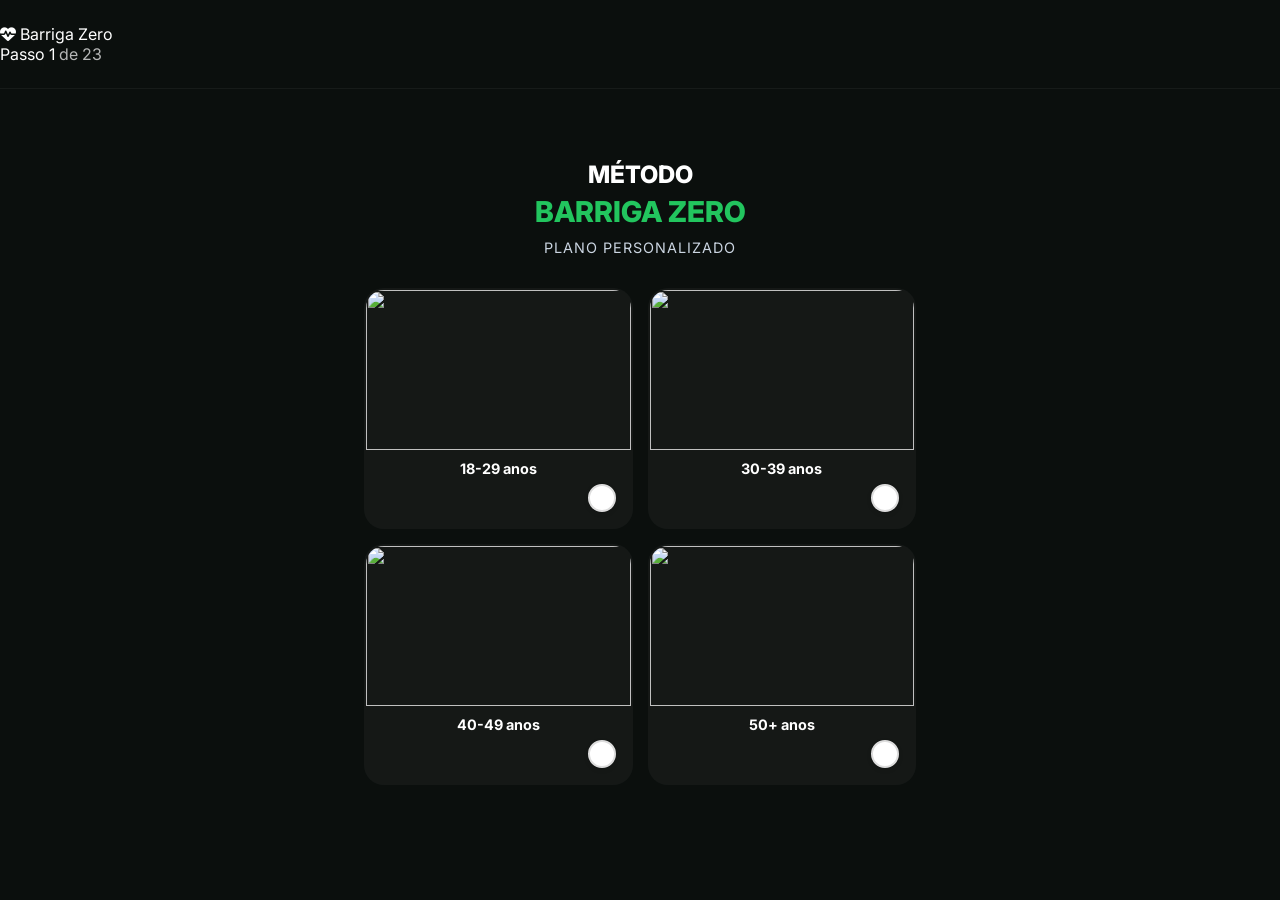
==== index.html @ c32a154c "Primeiro commit" ====
<!DOCTYPE html>
<html lang="pt-br">

<head>
    <meta charset="UTF-8">
    <meta name="viewport" content="width=device-width, initial-scale=1.0">
    <title>Análise de Perfil Corporal | Barriga Zero</title>
    <!-- Google Fonts -->
    <link href="https://fonts.googleapis.com/css2?family=Montserrat:wght@300;400;500;600;700;800&display=swap"
        rel="stylesheet">
    <!-- Font Awesome -->
    <link rel="stylesheet" href="https://cdnjs.cloudflare.com/ajax/libs/font-awesome/6.4.0/css/all.min.css">
    <link rel="stylesheet" href="css/style.css">
</head>

<body>

    <header class="quiz-header">
        <div class="logo-area">
            <i class="fas fa-heartbeat"></i> <span>Barriga Zero</span>
        </div>
        <div class="step-indicator">
            <span id="current-step">Passo 1</span> <span id="total-steps" style="opacity: 0.7;">de 20</span>
        </div>
    </header>

    <div class="progress-container">
        <div class="progress-bar" id="progress-bar" style="width: 5%;"></div>
    </div>

    <main class="quiz-container">
        <div id="quiz-content" class="fade-in">
            <!-- Questions will be injected here by script.js -->
            <div class="loading-spinner">
                <i class="fas fa-circle-notch fa-spin"></i> Carregando...
            </div>
        </div>
    </main>

    <!-- Sales Page Content (Hidden Initially) -->
    <div id="sales-page" class="sales-container" style="display: none;">
        <!-- Hero Section -->
        <header class="hero-result">
            <span class="result-badge">Análise Concluída em <span id="current-date"></span></span>
            <h1 class="headline">Seu Protocolo Metabólico de 3 Fases Está Pronto</h1>
            <p class="subheadline">Baseado nas suas respostas, descobrimos exatamente o que estava travando o seu
                emagrecimento.</p>

            <!-- VSL Placeholder -->
            <div class="vsl-wrapper">
                <i class="fas fa-play-circle" style="font-size: 5rem; color: #fff; cursor: pointer;"></i>
                <!-- Embed Video Here Later -->
            </div>

            <p style="text-align: center; color: #94a3b8; font-size: 0.9rem;">
                <i class="fas fa-volume-up"></i> Verifique se o som está ligado
            </p>
        </header>

        <!-- Dynamic Diagnostic Card -->
        <section class="diagnostic-card" style="margin: 20px;">
            <div class="diagnostic-header">
                <span class="diagnostic-tag">Diagnóstico Personalizado</span>
                <i class="fas fa-fingerprint" style="color: var(--primary);"></i>
            </div>
            <div id="dynamic-profile" style="color: #fff; margin-bottom: 15px; font-size: 1.1rem;">
                Carregando análise...
            </div>
            <div class="diagnostic-grid">
                <div class="diag-item">
                    <strong>Tipo Metabólico</strong>
                    <span id="diag-gender">Feminino</span>
                </div>
                <div class="diag-item">
                    <strong>Zona Alvo</strong>
                    <span id="diag-zone">Corpo Inteiro</span>
                </div>
            </div>
        </section>

        <!-- Offer Section -->
        <section id="offer" class="offer-box">
            <!-- Timer Bar -->
            <div class="timer-bar" id="timer-display"
                style="position: absolute; top: 0; left: 0; width: 100%; border-radius: 20px 20px 0 0;">
                15:00
            </div>
            <br><br>

            <h2 class="section-title">O que você vai receber:</h2>
            <img src="https://barrigazero.lovable.app/lovable-uploads/e8787820-20dc-42ce-95b6-7333ebc10928.png"
                alt="App Interface Mockup" class="bundle-image">

            <ul class="features-list">
                <li class="feature-item"><i class="fas fa-check-circle"></i> <span><strong>Acesso Vitalício</strong> ao
                        App
                        Barriga Zero</span></li>
                <li class="feature-item"><i class="fas fa-check-circle"></i> <span><strong>Cronograma de
                            Treinos</strong>
                        Personalizado</span></li>
                <li class="feature-item"><i class="fas fa-check-circle"></i> <span><strong>Cardápio Alimentar</strong>
                        (Sem
                        passar fome)</span></li>
                <li class="feature-item"><i class="fas fa-check-circle"></i> <span><strong>Bônus:</strong> Comunidade
                        Vip</span></li>
            </ul>

            <!-- Order Bumps Removed for Clean Page -->

            <div class="price-tag">
                <div
                    style="font-size: 1rem; color: #94a3b8; text-decoration: line-through; font-weight: 500; margin-bottom: 5px;">
                    De R$ 197,00</div>
                R$ 27,90
                <span style="display: block; font-size: 0.8rem; color: #22c55e;">pagamento único</span>
            </div>

            <!-- Checkout Link (Wiapy) -->
            <a href="https://pay.wiapy.com/seu-link-aqui" class="btn-cta">
                QUERO COMEÇAR AGORA
                <small><i class="fas fa-lock"></i> Compra Segura e Garantida</small>
            </a>

            <div class="trust-seals">
                <div class="seal-item"><i class="fas fa-shield-alt"></i> Garantia de 7 Dias</div>
                <div class="seal-item"><i class="fas fa-lock"></i> Dados Criptografados</div>
            </div>

            <div style="text-align: center; margin-top: 2rem;">
                <p style="font-size: 0.9rem; color: var(--primary); font-weight: 700;">
                    <i class="fas fa-star"></i> Mais de 17.432 mulheres já transformaram seus corpos
                </p>
            </div>
        </section>

        <!-- Social Proof (Carousel) -->
        <section class="testimonials-section">
            <h2 class="section-title">Quem fez, aprovou:</h2>

            <div class="testimonial-carousel">
                <div class="carousel-track">
                    <!-- Testimonial 1 -->
                    <div class="testimonial-card">
                        <img src="https://randomuser.me/api/portraits/women/44.jpg" alt="Foto de Cliente"
                            class="user-avatar">
                        <div class="user-info">
                            <h4>Fernanda L.</h4>
                            <div class="stars">
                                <i class="fas fa-star"></i><i class="fas fa-star"></i><i class="fas fa-star"></i><i
                                    class="fas fa-star"></i><i class="fas fa-star"></i>
                            </div>
                            <p class="user-quote">"Eu achava que não tinha tempo, mas os treinos de 15min salvaram minha
                                vida. Já perdi 4kg!"</p>
                        </div>
                    </div>
                    <!-- Testimonial 2 -->
                    <div class="testimonial-card">
                        <img src="https://randomuser.me/api/portraits/women/65.jpg" alt="Foto de Cliente"
                            class="user-avatar">
                        <div class="user-info">
                            <h4>Camila R.</h4>
                            <div class="stars">
                                <i class="fas fa-star"></i><i class="fas fa-star"></i><i class="fas fa-star"></i><i
                                    class="fas fa-star"></i><i class="fas fa-star"></i>
                            </div>
                            <p class="user-quote">"O cardápio é muito fácil de seguir. Não passo fome e me sinto muito
                                mais leve."</p>
                        </div>
                    </div>
                    <!-- Testimonial 3 -->
                    <div class="testimonial-card">
                        <img src="https://randomuser.me/api/portraits/women/22.jpg" alt="Foto de Cliente"
                            class="user-avatar">
                        <div class="user-info">
                            <h4>Patrícia S.</h4>
                            <div class="stars">
                                <i class="fas fa-star"></i><i class="fas fa-star"></i><i class="fas fa-star"></i><i
                                    class="fas fa-star"></i><i class="fas fa-star"></i>
                            </div>
                            <p class="user-quote">"Melhor investimento que fiz. O app é lindo e muito simples de usar."
                            </p>
                        </div>
                    </div>
                </div>
            </div>
        </section>

        <footer style="text-align: center; padding: 20px; color: #666; font-size: 0.8rem;">
            <p>&copy; 2026 App Barriga Zero. Todos os direitos reservados.</p>
        </footer>
    </div>

    <script src="js/script.js"></script>
</body>

</html>
---- css/style.css ----
/* === PREMIUM CALISTHENICS THEME === */

@import url('https://fonts.googleapis.com/css2?family=Inter:wght@400;500;600;700;800&family=Montserrat:wght@300;400;500;600;700;800&display=swap');

:root {
    --primary: #22c55e;
    /* Verde Vibrante (App) */
    --primary-light: rgba(34, 197, 94, 0.1);
    /* Verde suave translúcido */
    --accent: #16a34a;
    /* Verde mais escuro */
    --bg-page: #0b0f0d;
    /* Preto Verdoso mais profundo */
    --bg-card: rgba(255, 255, 255, 0.03);
    /* Glassmorphism sutil */
    --text-main: #ffffff;
    /* Branco Puro para máxima legibilidade */
    --text-muted: #94a3b8;
    --border-light: rgba(255, 255, 255, 0.08);
    --shadow-soft: 0 10px 40px rgba(0, 0, 0, 0.5);
    --shadow-hover: 0 15px 35px rgba(34, 197, 94, 0.15);
    --radius-btn: 50px;
    --radius-card: 16px;
    --font-main: 'Inter', sans-serif;
}

* {
    margin: 0;
    padding: 0;
    box-sizing: border-box;
    font-family: var(--font-main);
}

body {
    background-color: var(--bg-page);
    color: var(--text-main);
    min-height: 100vh;
    display: flex;
    flex-direction: column;
}

/* Header */
.quiz-header {
    background: #0b0f0d;
    padding: 1.5rem 0;
    position: sticky;
    top: 0;
    z-index: 100;
    border-bottom: 1px solid rgba(255, 255, 255, 0.05);
}

.header-content {
    max-width: 600px;
    margin: 0 auto;
    padding: 0 1.5rem;
    display: flex;
    justify-content: center;
    align-items: center;
}

.brand-logo {
    font-size: 1.5rem;
    font-weight: 800;
    color: var(--text-main);
    letter-spacing: -1px;
}

.brand-logo span {
    color: var(--primary);
    margin-left: 5px;
}

/* Main Container */
.quiz-container {
    max-width: 600px;
    margin: 0 auto;
    padding: 2rem 1.5rem;
    flex: 1;
    display: flex;
    flex-direction: column;
    justify-content: flex-start;
    /* Ensure top alignment */
    width: 100%;
}

/* Progress Bar */
.progress-container {
    margin-bottom: 2.5rem;
}

.progress-labels {
    display: flex;
    justify-content: space-between;
    font-size: 0.9rem;
    color: var(--text-muted);
    font-weight: 600;
    margin-bottom: 0.8rem;
}

.progress-track {
    height: 8px;
    background: var(--border-light);
    border-radius: 10px;
    overflow: hidden;
}

.progress-fill {
    height: 100%;
    background: linear-gradient(90deg, var(--primary), var(--accent));
    width: 0%;
    transition: width 0.4s cubic-bezier(0.4, 0, 0.2, 1);
    border-radius: 10px;
}

/* Question Section */
.question-title {
    font-size: 1.75rem;
    font-weight: 700;
    text-align: center;
    margin-bottom: 2.5rem;
    line-height: 1.3;
    color: var(--text-main);
}

/* Options Grid */
.options-grid {
    display: flex;
    flex-direction: column;
    gap: 1rem;
}

/* Option Card Style */
.option-card {
    background: var(--bg-card);
    border: 2px solid transparent;
    border-radius: 16px;
    padding: 1.25rem;
    cursor: pointer;
    transition: all 0.25s ease;
    display: flex;
    align-items: center;
    gap: 1rem;
    box-shadow: 0 4px 15px rgba(0, 0, 0, 0.2);
    position: relative;
    overflow: hidden;
    backdrop-filter: blur(10px);
    -webkit-backdrop-filter: blur(10px);
}

/* Option Cards */
.option-card.selected {
    border-color: var(--primary);
    background-color: #ede9fe;
    /* Light violet tint */
    box-shadow: 0 0 0 2px rgba(124, 58, 237, 0.2);
}

.option-card:hover {
    transform: translateY(-2px);
    box-shadow: var(--shadow-hover);
    border-color: var(--primary);
    background-color: #f5f3ff;
}

/* Specific pill style override for text-only options if needed, but generic card works well */
.option-card {
    background: var(--primary-light);
    /* Light Purple pill background by default */
    border: 1px solid transparent;
    border-radius: 12px;
    padding: 1.25rem;
    cursor: pointer;
    transition: all 0.2s ease;
    display: flex;
    align-items: center;
    gap: 1rem;
    box-shadow: 0 2px 8px rgba(0, 0, 0, 0.03);
    position: relative;
    overflow: hidden;
    margin-bottom: 0.5rem;
}

/* Content Layout inside Card */
/* Content Layout inside Card */
.option-image-wrapper {
    width: 48px;
    height: 48px;
    flex-shrink: 0;
    margin-right: 12px;
    display: flex;
    align-items: center;
    justify-content: center;
    background: rgba(255, 255, 255, 0.05);
    border-radius: 50%;
    border: 1px solid rgba(255, 255, 255, 0.1);
}

.option-image {
    width: 65%;
    height: 65%;
    object-fit: contain;
}

/* FontAwesome Icon Styling */
.option-icon {
    font-size: 1.4rem;
    color: var(--primary);
    display: flex;
    align-items: center;
    justify-content: center;
    margin: 0;
}

.option-content {
    flex: 1;
    display: flex;
    justify-content: space-between;
    align-items: center;
    width: 100%;
}

.option-label {
    font-weight: 600;
    color: var(--text-main);
    font-size: 1rem;
}

/* Custom Radio Indicator */
.custom-radio {
    width: 28px;
    height: 28px;
    border: 2px solid #cbd5e1;
    border-radius: 50%;
    transition: all 0.2s;
    flex-shrink: 0;
    margin-left: auto;
    /* Push to right */
    background: white;
}

.option-card.selected .custom-radio {
    border-color: var(--primary);
    background: var(--primary);
    box-shadow: 0 0 0 3px rgba(124, 58, 237, 0.1);
}

/* Remove internal dot scale animation, use simple color fill or icon */
.custom-radio::after {
    content: 'L';
    /* tick icon can be used if font awesome is available, or pure css check */
    content: '';
    display: block;
    width: 100%;
    height: 100%;
    background-image: url("data:image/svg+xml,%3Csvg xmlns='http://www.w3.org/2000/svg' viewBox='0 0 24 24' fill='none' stroke='white' stroke-width='3' stroke-linecap='round' stroke-linejoin='round'%3E%3Cpolyline points='20 6 9 17 4 12'%3E%3C/polyline%3E%3C/svg%3E");
    background-size: 60%;
    background-position: center;
    background-repeat: no-repeat;
    opacity: 0;
    transition: opacity 0.2s;
}

.option-card.selected .custom-radio::after {
    opacity: 1;
    transform: none;
}

/* Hide real inputs */
input[type="radio"] {
    display: none;
}

/* Animations */
@keyframes fadeIn {
    from {
        opacity: 0;
        transform: translateY(10px);
    }

    to {
        opacity: 1;
        transform: translateY(0);
    }
}

.fade-in {
    animation: fadeIn 0.4s ease forwards;
}

/* Result / Loading States */
.loading-state {
    text-align: center;
    padding: 3rem 0;
}

.spinner {
    width: 50px;
    height: 50px;
    border: 4px solid var(--border-light);
    border-top-color: var(--accent);
    border-radius: 50%;
    animation: spin 1s infinite linear;
    margin: 0 auto 1.5rem;
}

@keyframes spin {
    100% {
        transform: rotate(360deg);
    }
}

.hidden {
    display: none !important;
}

/* === CALISTHENICS THEME (Based on Screenshots) === */

:root {
    --primary: #22c55e;
    /* Verde Vibrante */
    --primary-light: rgba(34, 197, 94, 0.1);
    --text-dark: #f8fafc;
    --text-green: #22c55e;
    --bg-card: rgba(255, 255, 255, 0.04);
    --radius-card: 20px;
}

/* Question Title Styling */
.question-header {
    text-align: center;
    margin-bottom: 2rem;
}

.question-title-main {
    font-size: 1.5rem;
    font-weight: 800;
    color: #fff;
    text-transform: uppercase;
    line-height: 1.2;
}

.question-title-highlight {
    color: var(--primary);
    display: block;
    font-size: 1.8rem;
    margin-top: 5px;
}

.question-subtitle {
    font-size: 0.9rem;
    color: #cbd5e1;
    margin-top: 10px;
    font-weight: 400;
    text-transform: uppercase;
    letter-spacing: 1px;
}

/* 2x2 Grid Layout for Age */
.options-grid-2x2 {
    display: grid;
    grid-template-columns: 1fr 1fr;
    gap: 15px;
}

/* Specific Card Style for Age Selection */
.age-card {
    background-color: var(--bg-card);
    border: 2px solid transparent;
    border-radius: var(--radius-card);
    overflow: hidden;
    position: relative;
    cursor: pointer;
    transition: all 0.2s;
    display: flex;
    flex-direction: column;
    padding-bottom: 40px;
    /* Space for text */
}

.age-card.selected {
    border-color: var(--primary);
    box-shadow: 0 0 0 2px rgba(34, 197, 94, 0.2);
}

.age-card-image {
    width: 100%;
    height: 160px;
    object-fit: cover;
    object-position: top;
}

.age-card-label {
    text-align: center;
    font-weight: 700;
    font-size: 0.9rem;
    padding: 10px;
    margin-top: auto;
    color: #fff;
}

/* Age Card Check Indicator */
.radio-indicator {
    position: absolute;
    bottom: 15px;
    right: 15px;
    width: 28px;
    height: 28px;
    border-radius: 50%;
    border: 2px solid #ddd;
    background: white;
    display: flex;
    align-items: center;
    justify-content: center;
    box-shadow: 0 2px 5px rgba(0, 0, 0, 0.1);
    transition: all 0.2s;
}

.age-card.selected .radio-indicator {
    background: var(--primary);
    border-color: var(--primary);
}

.radio-indicator::after {
    content: '✓';
    color: white;
    font-size: 16px;
    font-weight: bold;
    display: none;
}

.age-card.selected .radio-indicator::after {
    display: block;
}

/* Social Proof Page Styles */
.social-proof-container {
    text-align: center;
}

.social-title {
    font-size: 1.8rem;
    font-weight: 800;
    color: var(--primary);
    margin-bottom: 1rem;
    line-height: 1.1;
}

.social-text {
    font-size: 1rem;
    color: #333;
    line-height: 1.5;
    margin-bottom: 1.5rem;
}

.social-card {
    background: white;
    padding: 15px;
    border-radius: 12px;
    box-shadow: 0 4px 20px rgba(0, 0, 0, 0.1);
    margin-bottom: 2rem;
    text-align: left;
}

.btn-continue {
    background: var(--primary);
    color: white;
    width: 100%;
    padding: 16px;
    border-radius: 50px;
    font-weight: 700;
    font-size: 1.1rem;
    border: none;
    cursor: pointer;
    text-transform: uppercase;
    margin-top: 1rem;
}

/* Bottom Hero Image Layout */
.bottom-hero-container {
    margin-top: 2rem;
    display: flex;
    justify-content: center;
}

.bottom-hero-image {
    max-width: 100%;
    max-height: 300px;
    object-fit: contain;
    mask-image: linear-gradient(to bottom, black 80%, transparent 100%);
    -webkit-mask-image: linear-gradient(to bottom, black 80%, transparent 100%);
}

/* Purple Option Card (Motivation) */
.option-card-purple {
    background: #bd24d4;
    /* Vivid Purple */
    color: white;
    border-radius: 16px;
    padding: 1.25rem;
    /* Increased padding */
    display: flex;
    align-items: center;
    gap: 1.5rem;
    cursor: pointer;
    transition: transform 0.2s, background 0.2s;
    box-shadow: 0 4px 15px rgba(189, 36, 212, 0.3);
    border: none;
    font-weight: 600;
}

.option-card-purple:hover {
    background: #a21eb6;
    transform: translateY(-2px);
}

.purple-icon {
    font-size: 1.5rem;
    opacity: 0.9;
    width: 32px;
    text-align: center;
}

/* Before/After Interstitial */
.before-after-container {
    display: flex;
    gap: 10px;
    margin: 2rem 0;
    justify-content: center;
}

.before-after-wrapper {
    flex: 1;
    border-radius: 16px;
    overflow: hidden;
    height: 300px;
    /* Fixed height for consistency */
    position: relative;
    background: #eee;
}

.before-after-wrapper img {
    width: 100%;
    height: 100%;
    object-fit: cover;
}

/* Botão Voltar */
.btn-back {
    background: transparent;
    border: 1px solid var(--border-light);
    color: var(--text-muted);
    padding: 8px 20px;
    border-radius: 50px;
    font-weight: 600;
    cursor: pointer;
    margin-bottom: 20px;
    display: inline-flex;
    align-items: center;
    gap: 8px;
    transition: all 0.2s;
}

.btn-back:hover {
    color: var(--text-main);
    border-color: var(--primary);
}

/* Ajustes Quiz Dark */
.question-title {
    color: #fff;
}

.option-card {
    background: rgba(255, 255, 255, 0.05);
    border: 1px solid rgba(255, 255, 255, 0.1);
}

.option-card:hover {
    background: rgba(34, 197, 94, 0.1);
    border-color: var(--primary);
}

.option-label {
    color: #ffffff;
    font-weight: 500;
}

.custom-radio {
    background: rgba(255, 255, 255, 0.05);
    border: 2px solid rgba(255, 255, 255, 0.2);
}

.option-card img {
    border-radius: 12px;
}

.body-type-icon {
    filter: brightness(0) invert(1) sepia(1) saturate(5) hue-rotate(90deg);
}

/* Estilo para as barras de carregamento sequenciais */
#status-steps p {
    font-weight: 500;
}
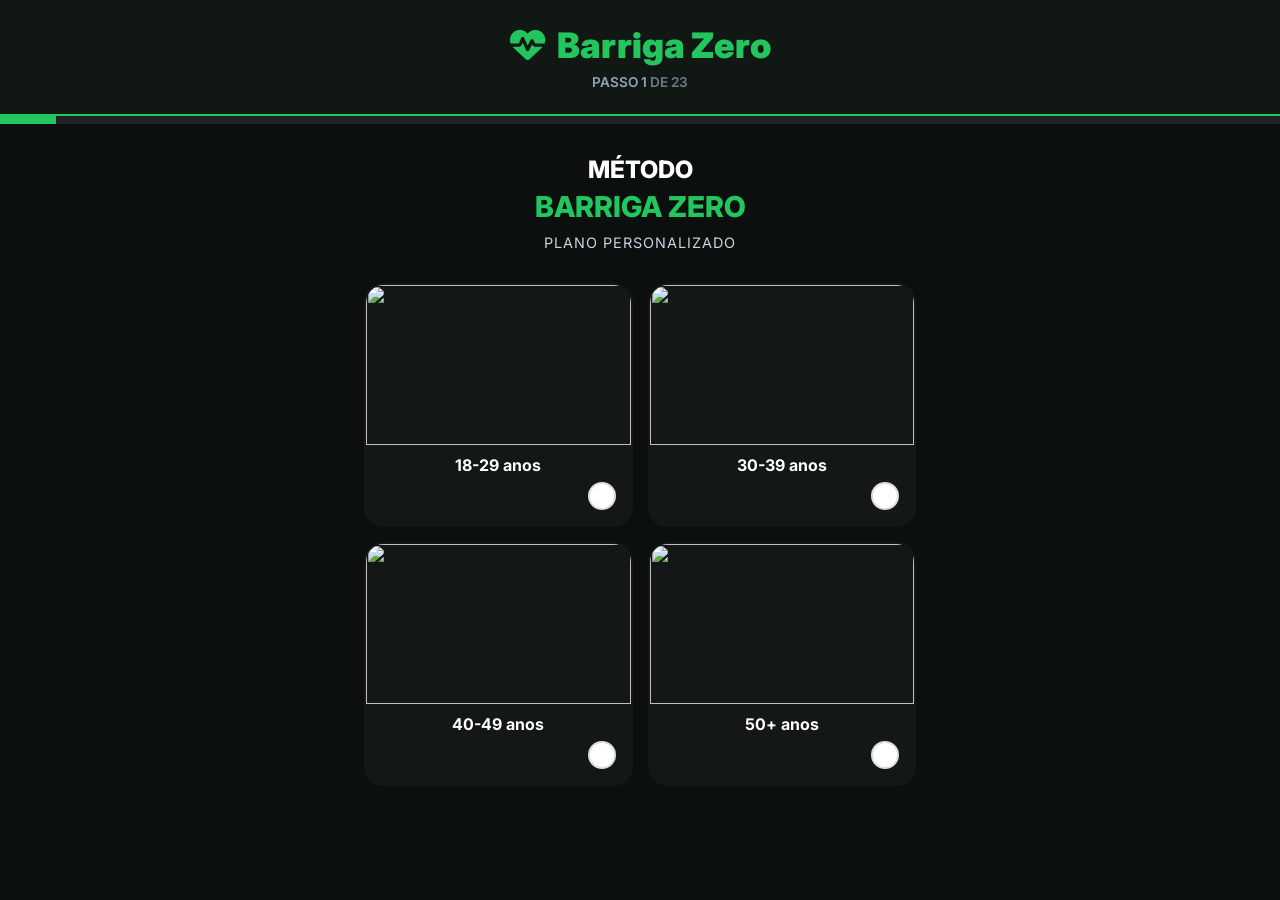
==== commit 5d46c2d4: "Add files via upload" ====
--- a/index.html
+++ b/index.html
@@ -1,196 +1,65 @@
-<!DOCTYPE html>
-<html lang="pt-br">
-
-<head>
-    <meta charset="UTF-8">
-    <meta name="viewport" content="width=device-width, initial-scale=1.0">
-    <title>Análise de Perfil Corporal | Barriga Zero</title>
-    <!-- Google Fonts -->
-    <link href="https://fonts.googleapis.com/css2?family=Montserrat:wght@300;400;500;600;700;800&display=swap"
-        rel="stylesheet">
-    <!-- Font Awesome -->
-    <link rel="stylesheet" href="https://cdnjs.cloudflare.com/ajax/libs/font-awesome/6.4.0/css/all.min.css">
-    <link rel="stylesheet" href="css/style.css">
-</head>
-
-<body>
-
-    <header class="quiz-header">
-        <div class="logo-area">
-            <i class="fas fa-heartbeat"></i> <span>Barriga Zero</span>
-        </div>
-        <div class="step-indicator">
-            <span id="current-step">Passo 1</span> <span id="total-steps" style="opacity: 0.7;">de 20</span>
-        </div>
-    </header>
-
-    <div class="progress-container">
-        <div class="progress-bar" id="progress-bar" style="width: 5%;"></div>
-    </div>
-
-    <main class="quiz-container">
-        <div id="quiz-content" class="fade-in">
-            <!-- Questions will be injected here by script.js -->
-            <div class="loading-spinner">
-                <i class="fas fa-circle-notch fa-spin"></i> Carregando...
-            </div>
-        </div>
-    </main>
-
-    <!-- Sales Page Content (Hidden Initially) -->
-    <div id="sales-page" class="sales-container" style="display: none;">
-        <!-- Hero Section -->
-        <header class="hero-result">
-            <span class="result-badge">Análise Concluída em <span id="current-date"></span></span>
-            <h1 class="headline">Seu Protocolo Metabólico de 3 Fases Está Pronto</h1>
-            <p class="subheadline">Baseado nas suas respostas, descobrimos exatamente o que estava travando o seu
-                emagrecimento.</p>
-
-            <!-- VSL Placeholder -->
-            <div class="vsl-wrapper">
-                <i class="fas fa-play-circle" style="font-size: 5rem; color: #fff; cursor: pointer;"></i>
-                <!-- Embed Video Here Later -->
-            </div>
-
-            <p style="text-align: center; color: #94a3b8; font-size: 0.9rem;">
-                <i class="fas fa-volume-up"></i> Verifique se o som está ligado
-            </p>
-        </header>
-
-        <!-- Dynamic Diagnostic Card -->
-        <section class="diagnostic-card" style="margin: 20px;">
-            <div class="diagnostic-header">
-                <span class="diagnostic-tag">Diagnóstico Personalizado</span>
-                <i class="fas fa-fingerprint" style="color: var(--primary);"></i>
-            </div>
-            <div id="dynamic-profile" style="color: #fff; margin-bottom: 15px; font-size: 1.1rem;">
-                Carregando análise...
-            </div>
-            <div class="diagnostic-grid">
-                <div class="diag-item">
-                    <strong>Tipo Metabólico</strong>
-                    <span id="diag-gender">Feminino</span>
-                </div>
-                <div class="diag-item">
-                    <strong>Zona Alvo</strong>
-                    <span id="diag-zone">Corpo Inteiro</span>
-                </div>
-            </div>
-        </section>
-
-        <!-- Offer Section -->
-        <section id="offer" class="offer-box">
-            <!-- Timer Bar -->
-            <div class="timer-bar" id="timer-display"
-                style="position: absolute; top: 0; left: 0; width: 100%; border-radius: 20px 20px 0 0;">
-                15:00
-            </div>
-            <br><br>
-
-            <h2 class="section-title">O que você vai receber:</h2>
-            <img src="https://barrigazero.lovable.app/lovable-uploads/e8787820-20dc-42ce-95b6-7333ebc10928.png"
-                alt="App Interface Mockup" class="bundle-image">
-
-            <ul class="features-list">
-                <li class="feature-item"><i class="fas fa-check-circle"></i> <span><strong>Acesso Vitalício</strong> ao
-                        App
-                        Barriga Zero</span></li>
-                <li class="feature-item"><i class="fas fa-check-circle"></i> <span><strong>Cronograma de
-                            Treinos</strong>
-                        Personalizado</span></li>
-                <li class="feature-item"><i class="fas fa-check-circle"></i> <span><strong>Cardápio Alimentar</strong>
-                        (Sem
-                        passar fome)</span></li>
-                <li class="feature-item"><i class="fas fa-check-circle"></i> <span><strong>Bônus:</strong> Comunidade
-                        Vip</span></li>
-            </ul>
-
-            <!-- Order Bumps Removed for Clean Page -->
-
-            <div class="price-tag">
-                <div
-                    style="font-size: 1rem; color: #94a3b8; text-decoration: line-through; font-weight: 500; margin-bottom: 5px;">
-                    De R$ 197,00</div>
-                R$ 27,90
-                <span style="display: block; font-size: 0.8rem; color: #22c55e;">pagamento único</span>
-            </div>
-
-            <!-- Checkout Link (Wiapy) -->
-            <a href="https://pay.wiapy.com/seu-link-aqui" class="btn-cta">
-                QUERO COMEÇAR AGORA
-                <small><i class="fas fa-lock"></i> Compra Segura e Garantida</small>
-            </a>
-
-            <div class="trust-seals">
-                <div class="seal-item"><i class="fas fa-shield-alt"></i> Garantia de 7 Dias</div>
-                <div class="seal-item"><i class="fas fa-lock"></i> Dados Criptografados</div>
-            </div>
-
-            <div style="text-align: center; margin-top: 2rem;">
-                <p style="font-size: 0.9rem; color: var(--primary); font-weight: 700;">
-                    <i class="fas fa-star"></i> Mais de 17.432 mulheres já transformaram seus corpos
-                </p>
-            </div>
-        </section>
-
-        <!-- Social Proof (Carousel) -->
-        <section class="testimonials-section">
-            <h2 class="section-title">Quem fez, aprovou:</h2>
-
-            <div class="testimonial-carousel">
-                <div class="carousel-track">
-                    <!-- Testimonial 1 -->
-                    <div class="testimonial-card">
-                        <img src="https://randomuser.me/api/portraits/women/44.jpg" alt="Foto de Cliente"
-                            class="user-avatar">
-                        <div class="user-info">
-                            <h4>Fernanda L.</h4>
-                            <div class="stars">
-                                <i class="fas fa-star"></i><i class="fas fa-star"></i><i class="fas fa-star"></i><i
-                                    class="fas fa-star"></i><i class="fas fa-star"></i>
-                            </div>
-                            <p class="user-quote">"Eu achava que não tinha tempo, mas os treinos de 15min salvaram minha
-                                vida. Já perdi 4kg!"</p>
-                        </div>
-                    </div>
-                    <!-- Testimonial 2 -->
-                    <div class="testimonial-card">
-                        <img src="https://randomuser.me/api/portraits/women/65.jpg" alt="Foto de Cliente"
-                            class="user-avatar">
-                        <div class="user-info">
-                            <h4>Camila R.</h4>
-                            <div class="stars">
-                                <i class="fas fa-star"></i><i class="fas fa-star"></i><i class="fas fa-star"></i><i
-                                    class="fas fa-star"></i><i class="fas fa-star"></i>
-                            </div>
-                            <p class="user-quote">"O cardápio é muito fácil de seguir. Não passo fome e me sinto muito
-                                mais leve."</p>
-                        </div>
-                    </div>
-                    <!-- Testimonial 3 -->
-                    <div class="testimonial-card">
-                        <img src="https://randomuser.me/api/portraits/women/22.jpg" alt="Foto de Cliente"
-                            class="user-avatar">
-                        <div class="user-info">
-                            <h4>Patrícia S.</h4>
-                            <div class="stars">
-                                <i class="fas fa-star"></i><i class="fas fa-star"></i><i class="fas fa-star"></i><i
-                                    class="fas fa-star"></i><i class="fas fa-star"></i>
-                            </div>
-                            <p class="user-quote">"Melhor investimento que fiz. O app é lindo e muito simples de usar."
-                            </p>
-                        </div>
-                    </div>
-                </div>
-            </div>
-        </section>
-
-        <footer style="text-align: center; padding: 20px; color: #666; font-size: 0.8rem;">
-            <p>&copy; 2026 App Barriga Zero. Todos os direitos reservados.</p>
-        </footer>
-    </div>
-
-    <script src="js/script.js"></script>
-</body>
-
+<!DOCTYPE html>
+<html lang="pt-br">
+
+<head>
+    <meta charset="UTF-8">
+    <meta name="viewport" content="width=device-width, initial-scale=1.0">
+    <title>Análise de Perfil Corporal | Barriga Zero</title>
+    <!-- Google Fonts -->
+    <link href="https://fonts.googleapis.com/css2?family=Montserrat:wght@300;400;500;600;700;800&display=swap"
+        rel="stylesheet">
+    <!-- Font Awesome -->
+    <link rel="stylesheet" href="https://cdnjs.cloudflare.com/ajax/libs/font-awesome/6.4.0/css/all.min.css">
+    <link rel="stylesheet" href="css/style.css">
+    <!-- Meta Pixel Code -->
+    <script>
+        !function (f, b, e, v, n, t, s) {
+            if (f.fbq) return; n = f.fbq = function () {
+                n.callMethod ?
+                    n.callMethod.apply(n, arguments) : n.queue.push(arguments)
+            };
+            if (!f._fbq) f._fbq = n; n.push = n; n.loaded = !0; n.version = '2.0';
+            n.queue = []; t = b.createElement(e); t.async = !0;
+            t.src = v; s = b.getElementsByTagName(e)[0];
+            s.parentNode.insertBefore(t, s)
+        }(window, document, 'script',
+            'https://connect.facebook.net/en_US/fbevents.js');
+        fbq('init', '794708607004793');
+        fbq('track', 'PageView');
+    </script>
+    <noscript><img height="1" width="1" style="display:none"
+            src="https://www.facebook.com/tr?id=794708607004793&ev=PageView&noscript=1" /></noscript>
+    <!-- End Meta Pixel Code -->
+    <!-- UTMify -->
+    <script src="https://cdn.utmify.com.br/scripts/utms/latest.js" data-utmify-prevent-xcod-sck
+        data-utmify-prevent-subids async defer></script>
+</head>
+
+<body>
+
+    <header class="quiz-header">
+        <div class="logo-area">
+            <i class="fas fa-heartbeat"></i> <span>Barriga Zero</span>
+        </div>
+        <div class="step-indicator">
+            <span id="current-step">Passo 1</span> <span id="total-steps" style="opacity: 0.7;">de 23</span>
+        </div>
+    </header>
+
+    <div class="progress-container">
+        <div class="progress-bar" id="progress-bar" style="width: 5%;"></div>
+    </div>
+
+    <main class="quiz-container">
+        <div id="quiz-content" class="fade-in">
+            <!-- Questions will be injected here by script.js -->
+            <div class="loading-spinner">
+                <i class="fas fa-circle-notch fa-spin"></i> Carregando...
+            </div>
+        </div>
+    </main>
+
+    <script src="js/script.js"></script>
+</body>
+
 </html>
--- a/css/style.css
+++ b/css/style.css
@@ -1,604 +1,699 @@
-/* === PREMIUM CALISTHENICS THEME === */
-
-@import url('https://fonts.googleapis.com/css2?family=Inter:wght@400;500;600;700;800&family=Montserrat:wght@300;400;500;600;700;800&display=swap');
-
-:root {
-    --primary: #22c55e;
-    /* Verde Vibrante (App) */
-    --primary-light: rgba(34, 197, 94, 0.1);
-    /* Verde suave translúcido */
-    --accent: #16a34a;
-    /* Verde mais escuro */
-    --bg-page: #0b0f0d;
-    /* Preto Verdoso mais profundo */
-    --bg-card: rgba(255, 255, 255, 0.03);
-    /* Glassmorphism sutil */
-    --text-main: #ffffff;
-    /* Branco Puro para máxima legibilidade */
-    --text-muted: #94a3b8;
-    --border-light: rgba(255, 255, 255, 0.08);
-    --shadow-soft: 0 10px 40px rgba(0, 0, 0, 0.5);
-    --shadow-hover: 0 15px 35px rgba(34, 197, 94, 0.15);
-    --radius-btn: 50px;
-    --radius-card: 16px;
-    --font-main: 'Inter', sans-serif;
-}
-
-* {
-    margin: 0;
-    padding: 0;
-    box-sizing: border-box;
-    font-family: var(--font-main);
-}
-
-body {
-    background-color: var(--bg-page);
-    color: var(--text-main);
-    min-height: 100vh;
-    display: flex;
-    flex-direction: column;
-}
-
-/* Header */
-.quiz-header {
-    background: #0b0f0d;
-    padding: 1.5rem 0;
-    position: sticky;
-    top: 0;
-    z-index: 100;
-    border-bottom: 1px solid rgba(255, 255, 255, 0.05);
-}
-
-.header-content {
-    max-width: 600px;
-    margin: 0 auto;
-    padding: 0 1.5rem;
-    display: flex;
-    justify-content: center;
-    align-items: center;
-}
-
-.brand-logo {
-    font-size: 1.5rem;
-    font-weight: 800;
-    color: var(--text-main);
-    letter-spacing: -1px;
-}
-
-.brand-logo span {
-    color: var(--primary);
-    margin-left: 5px;
-}
-
-/* Main Container */
-.quiz-container {
-    max-width: 600px;
-    margin: 0 auto;
-    padding: 2rem 1.5rem;
-    flex: 1;
-    display: flex;
-    flex-direction: column;
-    justify-content: flex-start;
-    /* Ensure top alignment */
-    width: 100%;
-}
-
-/* Progress Bar */
-.progress-container {
-    margin-bottom: 2.5rem;
-}
-
-.progress-labels {
-    display: flex;
-    justify-content: space-between;
-    font-size: 0.9rem;
-    color: var(--text-muted);
-    font-weight: 600;
-    margin-bottom: 0.8rem;
-}
-
-.progress-track {
-    height: 8px;
-    background: var(--border-light);
-    border-radius: 10px;
-    overflow: hidden;
-}
-
-.progress-fill {
-    height: 100%;
-    background: linear-gradient(90deg, var(--primary), var(--accent));
-    width: 0%;
-    transition: width 0.4s cubic-bezier(0.4, 0, 0.2, 1);
-    border-radius: 10px;
-}
-
-/* Question Section */
-.question-title {
-    font-size: 1.75rem;
-    font-weight: 700;
-    text-align: center;
-    margin-bottom: 2.5rem;
-    line-height: 1.3;
-    color: var(--text-main);
-}
-
-/* Options Grid */
-.options-grid {
-    display: flex;
-    flex-direction: column;
-    gap: 1rem;
-}
-
-/* Option Card Style */
-.option-card {
-    background: var(--bg-card);
-    border: 2px solid transparent;
-    border-radius: 16px;
-    padding: 1.25rem;
-    cursor: pointer;
-    transition: all 0.25s ease;
-    display: flex;
-    align-items: center;
-    gap: 1rem;
-    box-shadow: 0 4px 15px rgba(0, 0, 0, 0.2);
-    position: relative;
-    overflow: hidden;
-    backdrop-filter: blur(10px);
-    -webkit-backdrop-filter: blur(10px);
-}
-
-/* Option Cards */
-.option-card.selected {
-    border-color: var(--primary);
-    background-color: #ede9fe;
-    /* Light violet tint */
-    box-shadow: 0 0 0 2px rgba(124, 58, 237, 0.2);
-}
-
-.option-card:hover {
-    transform: translateY(-2px);
-    box-shadow: var(--shadow-hover);
-    border-color: var(--primary);
-    background-color: #f5f3ff;
-}
-
-/* Specific pill style override for text-only options if needed, but generic card works well */
-.option-card {
-    background: var(--primary-light);
-    /* Light Purple pill background by default */
-    border: 1px solid transparent;
-    border-radius: 12px;
-    padding: 1.25rem;
-    cursor: pointer;
-    transition: all 0.2s ease;
-    display: flex;
-    align-items: center;
-    gap: 1rem;
-    box-shadow: 0 2px 8px rgba(0, 0, 0, 0.03);
-    position: relative;
-    overflow: hidden;
-    margin-bottom: 0.5rem;
-}
-
-/* Content Layout inside Card */
-/* Content Layout inside Card */
-.option-image-wrapper {
-    width: 48px;
-    height: 48px;
-    flex-shrink: 0;
-    margin-right: 12px;
-    display: flex;
-    align-items: center;
-    justify-content: center;
-    background: rgba(255, 255, 255, 0.05);
-    border-radius: 50%;
-    border: 1px solid rgba(255, 255, 255, 0.1);
-}
-
-.option-image {
-    width: 65%;
-    height: 65%;
-    object-fit: contain;
-}
-
-/* FontAwesome Icon Styling */
-.option-icon {
-    font-size: 1.4rem;
-    color: var(--primary);
-    display: flex;
-    align-items: center;
-    justify-content: center;
-    margin: 0;
-}
-
-.option-content {
-    flex: 1;
-    display: flex;
-    justify-content: space-between;
-    align-items: center;
-    width: 100%;
-}
-
-.option-label {
-    font-weight: 600;
-    color: var(--text-main);
-    font-size: 1rem;
-}
-
-/* Custom Radio Indicator */
-.custom-radio {
-    width: 28px;
-    height: 28px;
-    border: 2px solid #cbd5e1;
-    border-radius: 50%;
-    transition: all 0.2s;
-    flex-shrink: 0;
-    margin-left: auto;
-    /* Push to right */
-    background: white;
-}
-
-.option-card.selected .custom-radio {
-    border-color: var(--primary);
-    background: var(--primary);
-    box-shadow: 0 0 0 3px rgba(124, 58, 237, 0.1);
-}
-
-/* Remove internal dot scale animation, use simple color fill or icon */
-.custom-radio::after {
-    content: 'L';
-    /* tick icon can be used if font awesome is available, or pure css check */
-    content: '';
-    display: block;
-    width: 100%;
-    height: 100%;
-    background-image: url("data:image/svg+xml,%3Csvg xmlns='http://www.w3.org/2000/svg' viewBox='0 0 24 24' fill='none' stroke='white' stroke-width='3' stroke-linecap='round' stroke-linejoin='round'%3E%3Cpolyline points='20 6 9 17 4 12'%3E%3C/polyline%3E%3C/svg%3E");
-    background-size: 60%;
-    background-position: center;
-    background-repeat: no-repeat;
-    opacity: 0;
-    transition: opacity 0.2s;
-}
-
-.option-card.selected .custom-radio::after {
-    opacity: 1;
-    transform: none;
-}
-
-/* Hide real inputs */
-input[type="radio"] {
-    display: none;
-}
-
-/* Animations */
-@keyframes fadeIn {
-    from {
-        opacity: 0;
-        transform: translateY(10px);
-    }
-
-    to {
-        opacity: 1;
-        transform: translateY(0);
-    }
-}
-
-.fade-in {
-    animation: fadeIn 0.4s ease forwards;
-}
-
-/* Result / Loading States */
-.loading-state {
-    text-align: center;
-    padding: 3rem 0;
-}
-
-.spinner {
-    width: 50px;
-    height: 50px;
-    border: 4px solid var(--border-light);
-    border-top-color: var(--accent);
-    border-radius: 50%;
-    animation: spin 1s infinite linear;
-    margin: 0 auto 1.5rem;
-}
-
-@keyframes spin {
-    100% {
-        transform: rotate(360deg);
-    }
-}
-
-.hidden {
-    display: none !important;
-}
-
-/* === CALISTHENICS THEME (Based on Screenshots) === */
-
-:root {
-    --primary: #22c55e;
-    /* Verde Vibrante */
-    --primary-light: rgba(34, 197, 94, 0.1);
-    --text-dark: #f8fafc;
-    --text-green: #22c55e;
-    --bg-card: rgba(255, 255, 255, 0.04);
-    --radius-card: 20px;
-}
-
-/* Question Title Styling */
-.question-header {
-    text-align: center;
-    margin-bottom: 2rem;
-}
-
-.question-title-main {
-    font-size: 1.5rem;
-    font-weight: 800;
-    color: #fff;
-    text-transform: uppercase;
-    line-height: 1.2;
-}
-
-.question-title-highlight {
-    color: var(--primary);
-    display: block;
-    font-size: 1.8rem;
-    margin-top: 5px;
-}
-
-.question-subtitle {
-    font-size: 0.9rem;
-    color: #cbd5e1;
-    margin-top: 10px;
-    font-weight: 400;
-    text-transform: uppercase;
-    letter-spacing: 1px;
-}
-
-/* 2x2 Grid Layout for Age */
-.options-grid-2x2 {
-    display: grid;
-    grid-template-columns: 1fr 1fr;
-    gap: 15px;
-}
-
-/* Specific Card Style for Age Selection */
-.age-card {
-    background-color: var(--bg-card);
-    border: 2px solid transparent;
-    border-radius: var(--radius-card);
-    overflow: hidden;
-    position: relative;
-    cursor: pointer;
-    transition: all 0.2s;
-    display: flex;
-    flex-direction: column;
-    padding-bottom: 40px;
-    /* Space for text */
-}
-
-.age-card.selected {
-    border-color: var(--primary);
-    box-shadow: 0 0 0 2px rgba(34, 197, 94, 0.2);
-}
-
-.age-card-image {
-    width: 100%;
-    height: 160px;
-    object-fit: cover;
-    object-position: top;
-}
-
-.age-card-label {
-    text-align: center;
-    font-weight: 700;
-    font-size: 0.9rem;
-    padding: 10px;
-    margin-top: auto;
-    color: #fff;
-}
-
-/* Age Card Check Indicator */
-.radio-indicator {
-    position: absolute;
-    bottom: 15px;
-    right: 15px;
-    width: 28px;
-    height: 28px;
-    border-radius: 50%;
-    border: 2px solid #ddd;
-    background: white;
-    display: flex;
-    align-items: center;
-    justify-content: center;
-    box-shadow: 0 2px 5px rgba(0, 0, 0, 0.1);
-    transition: all 0.2s;
-}
-
-.age-card.selected .radio-indicator {
-    background: var(--primary);
-    border-color: var(--primary);
-}
-
-.radio-indicator::after {
-    content: '✓';
-    color: white;
-    font-size: 16px;
-    font-weight: bold;
-    display: none;
-}
-
-.age-card.selected .radio-indicator::after {
-    display: block;
-}
-
-/* Social Proof Page Styles */
-.social-proof-container {
-    text-align: center;
-}
-
-.social-title {
-    font-size: 1.8rem;
-    font-weight: 800;
-    color: var(--primary);
-    margin-bottom: 1rem;
-    line-height: 1.1;
-}
-
-.social-text {
-    font-size: 1rem;
-    color: #333;
-    line-height: 1.5;
-    margin-bottom: 1.5rem;
-}
-
-.social-card {
-    background: white;
-    padding: 15px;
-    border-radius: 12px;
-    box-shadow: 0 4px 20px rgba(0, 0, 0, 0.1);
-    margin-bottom: 2rem;
-    text-align: left;
-}
-
-.btn-continue {
-    background: var(--primary);
-    color: white;
-    width: 100%;
-    padding: 16px;
-    border-radius: 50px;
-    font-weight: 700;
-    font-size: 1.1rem;
-    border: none;
-    cursor: pointer;
-    text-transform: uppercase;
-    margin-top: 1rem;
-}
-
-/* Bottom Hero Image Layout */
-.bottom-hero-container {
-    margin-top: 2rem;
-    display: flex;
-    justify-content: center;
-}
-
-.bottom-hero-image {
-    max-width: 100%;
-    max-height: 300px;
-    object-fit: contain;
-    mask-image: linear-gradient(to bottom, black 80%, transparent 100%);
-    -webkit-mask-image: linear-gradient(to bottom, black 80%, transparent 100%);
-}
-
-/* Purple Option Card (Motivation) */
-.option-card-purple {
-    background: #bd24d4;
-    /* Vivid Purple */
-    color: white;
-    border-radius: 16px;
-    padding: 1.25rem;
-    /* Increased padding */
-    display: flex;
-    align-items: center;
-    gap: 1.5rem;
-    cursor: pointer;
-    transition: transform 0.2s, background 0.2s;
-    box-shadow: 0 4px 15px rgba(189, 36, 212, 0.3);
-    border: none;
-    font-weight: 600;
-}
-
-.option-card-purple:hover {
-    background: #a21eb6;
-    transform: translateY(-2px);
-}
-
-.purple-icon {
-    font-size: 1.5rem;
-    opacity: 0.9;
-    width: 32px;
-    text-align: center;
-}
-
-/* Before/After Interstitial */
-.before-after-container {
-    display: flex;
-    gap: 10px;
-    margin: 2rem 0;
-    justify-content: center;
-}
-
-.before-after-wrapper {
-    flex: 1;
-    border-radius: 16px;
-    overflow: hidden;
-    height: 300px;
-    /* Fixed height for consistency */
-    position: relative;
-    background: #eee;
-}
-
-.before-after-wrapper img {
-    width: 100%;
-    height: 100%;
-    object-fit: cover;
-}
-
-/* Botão Voltar */
-.btn-back {
-    background: transparent;
-    border: 1px solid var(--border-light);
-    color: var(--text-muted);
-    padding: 8px 20px;
-    border-radius: 50px;
-    font-weight: 600;
-    cursor: pointer;
-    margin-bottom: 20px;
-    display: inline-flex;
-    align-items: center;
-    gap: 8px;
-    transition: all 0.2s;
-}
-
-.btn-back:hover {
-    color: var(--text-main);
-    border-color: var(--primary);
-}
-
-/* Ajustes Quiz Dark */
-.question-title {
-    color: #fff;
-}
-
-.option-card {
-    background: rgba(255, 255, 255, 0.05);
-    border: 1px solid rgba(255, 255, 255, 0.1);
-}
-
-.option-card:hover {
-    background: rgba(34, 197, 94, 0.1);
-    border-color: var(--primary);
-}
-
-.option-label {
-    color: #ffffff;
-    font-weight: 500;
-}
-
-.custom-radio {
-    background: rgba(255, 255, 255, 0.05);
-    border: 2px solid rgba(255, 255, 255, 0.2);
-}
-
-.option-card img {
-    border-radius: 12px;
-}
-
-.body-type-icon {
-    filter: brightness(0) invert(1) sepia(1) saturate(5) hue-rotate(90deg);
-}
-
-/* Estilo para as barras de carregamento sequenciais */
-#status-steps p {
-    font-weight: 500;
-}+��/ *   = = =   P R E M I U M   C A L I S T H E N I C S   T H E M E   = = =   * / + 
+ + 
+ @ i m p o r t   u r l ( ' h t t p s : / / f o n t s . g o o g l e a p i s . c o m / c s s 2 ? f a m i l y = I n t e r : w g h t @ 4 0 0 ; 5 0 0 ; 6 0 0 ; 7 0 0 ; 8 0 0 & f a m i l y = M o n t s e r r a t : w g h t @ 3 0 0 ; 4 0 0 ; 5 0 0 ; 6 0 0 ; 7 0 0 ; 8 0 0 & d i s p l a y = s w a p ' ) ; + 
+ + 
+ : r o o t   { + 
+         - - p r i m a r y :   # 2 2 c 5 5 e ; + 
+         - - p r i m a r y - l i g h t :   r g b a ( 3 4 ,   1 9 7 ,   9 4 ,   0 . 1 ) ; + 
+         - - a c c e n t :   # 1 6 a 3 4 a ; + 
+         - - b g - p a g e :   # 0 b 0 f 0 d ; + 
+         - - b g - c a r d :   r g b a ( 2 5 5 ,   2 5 5 ,   2 5 5 ,   0 . 0 3 ) ; + 
+         - - t e x t - m a i n :   # f f f f f f ; + 
+         - - t e x t - m u t e d :   # 9 4 a 3 b 8 ; + 
+         - - b o r d e r - l i g h t :   r g b a ( 2 5 5 ,   2 5 5 ,   2 5 5 ,   0 . 0 8 ) ; + 
+         - - r a d i u s - b t n :   5 0 p x ; + 
+         - - r a d i u s - c a r d :   1 6 p x ; + 
+         - - f o n t - m a i n :   ' I n t e r ' ,   s a n s - s e r i f ; + 
+ } + 
+ + 
+ *   { + 
+         m a r g i n :   0 ; + 
+         p a d d i n g :   0 ; + 
+         b o x - s i z i n g :   b o r d e r - b o x ; + 
+         f o n t - f a m i l y :   v a r ( - - f o n t - m a i n ) ; + 
+ } + 
+ + 
+ b o d y   { + 
+         b a c k g r o u n d - c o l o r :   v a r ( - - b g - p a g e ) ; + 
+         c o l o r :   v a r ( - - t e x t - m a i n ) ; + 
+         m i n - h e i g h t :   1 0 0 v h ; + 
+         d i s p l a y :   f l e x ; + 
+         f l e x - d i r e c t i o n :   c o l u m n ; + 
+ } + 
+ + 
+ . q u i z - h e a d e r   { + 
+         b a c k g r o u n d :   # 1 1 1 8 1 4 ; + 
+         p a d d i n g :   1 . 5 r e m   1 r e m ; + 
+         p o s i t i o n :   s t i c k y ; + 
+         t o p :   0 ; + 
+         z - i n d e x :   1 0 0 ; + 
+         b o r d e r - b o t t o m :   2 p x   s o l i d   v a r ( - - p r i m a r y ) ; + 
+         d i s p l a y :   f l e x ; + 
+         f l e x - d i r e c t i o n :   c o l u m n ; + 
+         a l i g n - i t e m s :   c e n t e r ; + 
+         j u s t i f y - c o n t e n t :   c e n t e r ; + 
+         t e x t - a l i g n :   c e n t e r ; + 
+ } + 
+ + 
+ . l o g o - a r e a   { + 
+         f o n t - s i z e :   2 . 2 r e m ; + 
+         f o n t - w e i g h t :   9 0 0 ; + 
+         c o l o r :   v a r ( - - p r i m a r y ) ; + 
+         d i s p l a y :   f l e x ; + 
+         a l i g n - i t e m s :   c e n t e r ; + 
+         g a p :   1 2 p x ; + 
+         m a r g i n - b o t t o m :   8 p x ; + 
+ } + 
+ + 
+ . s t e p - i n d i c a t o r   { + 
+         f o n t - s i z e :   0 . 8 5 r e m ; + 
+         c o l o r :   v a r ( - - t e x t - m u t e d ) ; + 
+         f o n t - w e i g h t :   6 0 0 ; + 
+         t e x t - t r a n s f o r m :   u p p e r c a s e ; + 
+ } + 
+ + 
+ . p r o g r e s s - c o n t a i n e r   { + 
+         h e i g h t :   8 p x ; + 
+         b a c k g r o u n d :   v a r ( - - b o r d e r - l i g h t ) ; + 
+         w i d t h :   1 0 0 % ; + 
+ } + 
+ + 
+ . p r o g r e s s - b a r   { + 
+         h e i g h t :   1 0 0 % ; + 
+         b a c k g r o u n d :   v a r ( - - p r i m a r y ) ; + 
+         w i d t h :   5 % ; + 
+         t r a n s i t i o n :   w i d t h   0 . 4 s   e a s e ; + 
+ } + 
+ + 
+ . q u i z - c o n t a i n e r   { + 
+         m a x - w i d t h :   6 0 0 p x ; + 
+         m a r g i n :   0   a u t o ; + 
+         p a d d i n g :   2 r e m   1 . 5 r e m ; + 
+         f l e x :   1 ; + 
+         w i d t h :   1 0 0 % ; + 
+ } + 
+ + 
+ . q u e s t i o n - t i t l e   { + 
+         f o n t - s i z e :   1 . 7 5 r e m ; + 
+         f o n t - w e i g h t :   7 0 0 ; + 
+         t e x t - a l i g n :   c e n t e r ; + 
+         m a r g i n - b o t t o m :   2 . 5 r e m ; + 
+         c o l o r :   # f f f ; + 
+ } + 
+ + 
+ . o p t i o n s - g r i d   { + 
+         d i s p l a y :   f l e x ; + 
+         f l e x - d i r e c t i o n :   c o l u m n ; + 
+         g a p :   1 r e m ; + 
+ } + 
+ + 
+ . o p t i o n - c a r d   { + 
+         b a c k g r o u n d :   r g b a ( 2 5 5 ,   2 5 5 ,   2 5 5 ,   0 . 0 5 ) ; + 
+         b o r d e r :   1 p x   s o l i d   r g b a ( 2 5 5 ,   2 5 5 ,   2 5 5 ,   0 . 1 ) ; + 
+         b o r d e r - r a d i u s :   1 2 p x ; + 
+         p a d d i n g :   1 . 2 5 r e m ; + 
+         c u r s o r :   p o i n t e r ; + 
+         d i s p l a y :   f l e x ; + 
+         a l i g n - i t e m s :   c e n t e r ; + 
+         g a p :   1 r e m ; + 
+         t r a n s i t i o n :   a l l   0 . 2 s ; + 
+ } + 
+ + 
+ . o p t i o n - c a r d : h o v e r   { + 
+         b o r d e r - c o l o r :   v a r ( - - p r i m a r y ) ; + 
+         b a c k g r o u n d :   r g b a ( 3 4 ,   1 9 7 ,   9 4 ,   0 . 1 ) ; + 
+ } + 
+ + 
+ . o p t i o n - i m a g e - w r a p p e r   { + 
+         w i d t h :   4 8 p x ; + 
+         h e i g h t :   4 8 p x ; + 
+         d i s p l a y :   f l e x ; + 
+         a l i g n - i t e m s :   c e n t e r ; + 
+         j u s t i f y - c o n t e n t :   c e n t e r ; + 
+         b a c k g r o u n d :   r g b a ( 2 5 5 ,   2 5 5 ,   2 5 5 ,   0 . 0 5 ) ; + 
+         b o r d e r - r a d i u s :   5 0 % ; + 
+         o v e r f l o w :   h i d d e n ; + 
+         f l e x - s h r i n k :   0 ; + 
+ } + 
+ + 
+ . o p t i o n - i m a g e   { + 
+         w i d t h :   1 0 0 % ; + 
+         h e i g h t :   1 0 0 % ; + 
+         o b j e c t - f i t :   c o v e r ; + 
+ } + 
+ + 
+ . o p t i o n - c o n t e n t   { + 
+         d i s p l a y :   f l e x ; + 
+         f l e x - d i r e c t i o n :   c o l u m n ; + 
+         a l i g n - i t e m s :   f l e x - s t a r t ; + 
+         g a p :   8 p x ; + 
+         f l e x :   1 ; + 
+ } + 
+ + 
+ . o p t i o n - i c o n   { + 
+         c o l o r :   v a r ( - - p r i m a r y ) ; + 
+         f o n t - s i z e :   1 . 4 r e m ; + 
+ } + 
+ + 
+ . o p t i o n - l a b e l   { + 
+         c o l o r :   # f f f ; + 
+         f o n t - w e i g h t :   6 0 0 ; + 
+         f o n t - s i z e :   1 r e m ; + 
+ } + 
+ + 
+ . c u s t o m - r a d i o   { + 
+         w i d t h :   2 8 p x ; + 
+         h e i g h t :   2 8 p x ; + 
+         b o r d e r :   2 p x   s o l i d   r g b a ( 2 5 5 ,   2 5 5 ,   2 5 5 ,   0 . 1 ) ; + 
+         b o r d e r - r a d i u s :   5 0 % ; + 
+         b a c k g r o u n d :   r g b a ( 2 5 5 ,   2 5 5 ,   2 5 5 ,   0 . 0 5 ) ; + 
+         t r a n s i t i o n :   a l l   0 . 2 s ; + 
+ } + 
+ + 
+ . o p t i o n - c a r d . s e l e c t e d   . c u s t o m - r a d i o   { + 
+         b a c k g r o u n d :   v a r ( - - p r i m a r y ) ; + 
+         b o r d e r - c o l o r :   v a r ( - - p r i m a r y ) ; + 
+         b o x - s h a d o w :   0   0   1 0 p x   v a r ( - - p r i m a r y - l i g h t ) ; + 
+ } + 
+ + 
+ . o p t i o n s - g r i d - 2 x 2   { + 
+         d i s p l a y :   g r i d ; + 
+         g r i d - t e m p l a t e - c o l u m n s :   1 f r   1 f r ; + 
+         g a p :   1 5 p x ; + 
+ } + 
+ + 
+ . a g e - c a r d   { + 
+         b a c k g r o u n d :   v a r ( - - b g - c a r d ) ; + 
+         b o r d e r - r a d i u s :   2 0 p x ; + 
+         o v e r f l o w :   h i d d e n ; + 
+         c u r s o r :   p o i n t e r ; + 
+         b o r d e r :   2 p x   s o l i d   t r a n s p a r e n t ; + 
+         t r a n s i t i o n :   a l l   0 . 2 s ; + 
+         d i s p l a y :   f l e x ; + 
+         f l e x - d i r e c t i o n :   c o l u m n ; + 
+         p a d d i n g - b o t t o m :   4 0 p x ; + 
+         p o s i t i o n :   r e l a t i v e ; + 
+ } + 
+ + 
+ . a g e - c a r d . s e l e c t e d   { + 
+         b o r d e r - c o l o r :   v a r ( - - p r i m a r y ) ; + 
+         b o x - s h a d o w :   0   0   0   2 p x   r g b a ( 3 4 ,   1 9 7 ,   9 4 ,   0 . 2 ) ; + 
+ } + 
+ + 
+ . a g e - c a r d - i m a g e   { + 
+         w i d t h :   1 0 0 % ; + 
+         h e i g h t :   1 6 0 p x ; + 
+         o b j e c t - f i t :   c o v e r ; + 
+ } + 
+ + 
+ . a g e - c a r d - l a b e l   { + 
+         t e x t - a l i g n :   c e n t e r ; + 
+         p a d d i n g :   1 0 p x ; + 
+         c o l o r :   # f f f ; + 
+         f o n t - w e i g h t :   7 0 0 ; + 
+ } + 
+ + 
+ . r a d i o - i n d i c a t o r   { + 
+         p o s i t i o n :   a b s o l u t e ; + 
+         b o t t o m :   1 5 p x ; + 
+         r i g h t :   1 5 p x ; + 
+         w i d t h :   2 8 p x ; + 
+         h e i g h t :   2 8 p x ; + 
+         b o r d e r - r a d i u s :   5 0 % ; + 
+         b o r d e r :   2 p x   s o l i d   # d d d ; + 
+         b a c k g r o u n d :   # f f f ; + 
+         d i s p l a y :   f l e x ; + 
+         a l i g n - i t e m s :   c e n t e r ; + 
+         j u s t i f y - c o n t e n t :   c e n t e r ; + 
+ } + 
+ + 
+ . a g e - c a r d . s e l e c t e d   . r a d i o - i n d i c a t o r   { + 
+         b a c k g r o u n d :   v a r ( - - p r i m a r y ) ; + 
+         b o r d e r - c o l o r :   v a r ( - - p r i m a r y ) ; + 
+ } + 
+ + 
+ . s o c i a l - p r o o f - c o n t a i n e r   { + 
+         t e x t - a l i g n :   c e n t e r ; + 
+ } + 
+ + 
+ . s o c i a l - t i t l e   { + 
+         f o n t - s i z e :   1 . 8 r e m ; + 
+         c o l o r :   v a r ( - - p r i m a r y ) ; + 
+         f o n t - w e i g h t :   8 0 0 ; + 
+         m a r g i n - b o t t o m :   1 r e m ; + 
+ } + 
+ + 
+ . s o c i a l - t e x t   { + 
+         c o l o r :   # c b d 5 e 1 ; + 
+         m a r g i n - b o t t o m :   2 r e m ; + 
+ } + 
+ + 
+ . s o c i a l - c a r d   { + 
+         b a c k g r o u n d :   r g b a ( 2 5 5 ,   2 5 5 ,   2 5 5 ,   0 . 0 4 ) ; + 
+         b o r d e r :   1 p x   s o l i d   r g b a ( 2 5 5 ,   2 5 5 ,   2 5 5 ,   0 . 1 ) ; + 
+         b o r d e r - r a d i u s :   1 6 p x ; + 
+         o v e r f l o w :   h i d d e n ; + 
+         m a r g i n - b o t t o m :   2 r e m ; + 
+         t e x t - a l i g n :   l e f t ; + 
+ } + 
+ + 
+ . b t n - c o n t i n u e   { + 
+         b a c k g r o u n d :   v a r ( - - p r i m a r y ) ; + 
+         c o l o r :   # f f f ; + 
+         w i d t h :   1 0 0 % ; + 
+         p a d d i n g :   1 6 p x ; + 
+         b o r d e r - r a d i u s :   5 0 p x ; + 
+         f o n t - w e i g h t :   7 0 0 ; + 
+         b o r d e r :   n o n e ; + 
+         c u r s o r :   p o i n t e r ; + 
+         t e x t - t r a n s f o r m :   u p p e r c a s e ; + 
+         m a r g i n - t o p :   1 r e m ; + 
+ } + 
+ + 
+ . b t n - b a c k   { + 
+         b a c k g r o u n d :   t r a n s p a r e n t ; + 
+         b o r d e r :   1 p x   s o l i d   v a r ( - - b o r d e r - l i g h t ) ; + 
+         c o l o r :   v a r ( - - t e x t - m u t e d ) ; + 
+         p a d d i n g :   8 p x   2 0 p x ; + 
+         b o r d e r - r a d i u s :   5 0 p x ; + 
+         c u r s o r :   p o i n t e r ; + 
+         m a r g i n - b o t t o m :   2 0 p x ; + 
+         d i s p l a y :   i n l i n e - f l e x ; + 
+         a l i g n - i t e m s :   c e n t e r ; + 
+         g a p :   8 p x ; + 
+         t r a n s i t i o n :   a l l   0 . 2 s ; + 
+ } + 
+ + 
+ . b t n - b a c k : h o v e r   { + 
+         c o l o r :   v a r ( - - t e x t - m a i n ) ; + 
+         b o r d e r - c o l o r :   v a r ( - - p r i m a r y ) ; + 
+ } + 
+ + 
+ . s p i n n e r   { + 
+         w i d t h :   4 0 p x ; + 
+         h e i g h t :   4 0 p x ; + 
+         b o r d e r :   3 p x   s o l i d   r g b a ( 2 5 5 ,   2 5 5 ,   2 5 5 ,   0 . 1 ) ; + 
+         b o r d e r - t o p - c o l o r :   v a r ( - - p r i m a r y ) ; + 
+         b o r d e r - r a d i u s :   5 0 % ; + 
+         a n i m a t i o n :   s p i n   1 s   i n f i n i t e   l i n e a r ; + 
+ } + 
+ + 
+ @ k e y f r a m e s   s p i n   { + 
+         1 0 0 %   { + 
+                 t r a n s f o r m :   r o t a t e ( 3 6 0 d e g ) ; + 
+         } + 
+ } + 
+ + 
+ . f a d e - i n   { + 
+         a n i m a t i o n :   f a d e I n   0 . 4 s   e a s e   f o r w a r d s ; + 
+ } + 
+ + 
+ @ k e y f r a m e s   f a d e I n   { + 
+         f r o m   { + 
+                 o p a c i t y :   0 ; + 
+                 t r a n s f o r m :   t r a n s l a t e Y ( 1 0 p x ) ; + 
+         } + 
+ + 
+         t o   { + 
+                 o p a c i t y :   1 ; + 
+                 t r a n s f o r m :   t r a n s l a t e Y ( 0 ) ; + 
+         } + 
+ } + 
+ + 
+ . q u e s t i o n - h e a d e r   { + 
+         t e x t - a l i g n :   c e n t e r ; + 
+         m a r g i n - b o t t o m :   2 r e m ; + 
+ } + 
+ + 
+ . q u e s t i o n - t i t l e - m a i n   { + 
+         f o n t - s i z e :   1 . 5 r e m ; + 
+         f o n t - w e i g h t :   8 0 0 ; + 
+         c o l o r :   # f f f ; + 
+         t e x t - t r a n s f o r m :   u p p e r c a s e ; + 
+         l i n e - h e i g h t :   1 . 2 ; + 
+ } + 
+ + 
+ . q u e s t i o n - t i t l e - h i g h l i g h t   { + 
+         c o l o r :   v a r ( - - p r i m a r y ) ; + 
+         d i s p l a y :   b l o c k ; + 
+         f o n t - s i z e :   1 . 8 r e m ; + 
+         m a r g i n - t o p :   5 p x ; + 
+ } + 
+ + 
+ . q u e s t i o n - s u b t i t l e   { + 
+         f o n t - s i z e :   0 . 9 r e m ; + 
+         c o l o r :   # c b d 5 e 1 ; + 
+         m a r g i n - t o p :   1 0 p x ; + 
+         f o n t - w e i g h t :   4 0 0 ; + 
+         t e x t - t r a n s f o r m :   u p p e r c a s e ; + 
+         l e t t e r - s p a c i n g :   1 p x ; + 
+ } + 
+ + 
+ # s t a t u s - s t e p s   p   { + 
+         f o n t - w e i g h t :   5 0 0 ; + 
+ } + 
+ + 
+ @ m e d i a   ( m a x - w i d t h :   7 6 8 p x )   { + 
+         . q u e s t i o n - t i t l e   { + 
+                 f o n t - s i z e :   1 . 5 r e m ; + 
+         } + 
+ } 
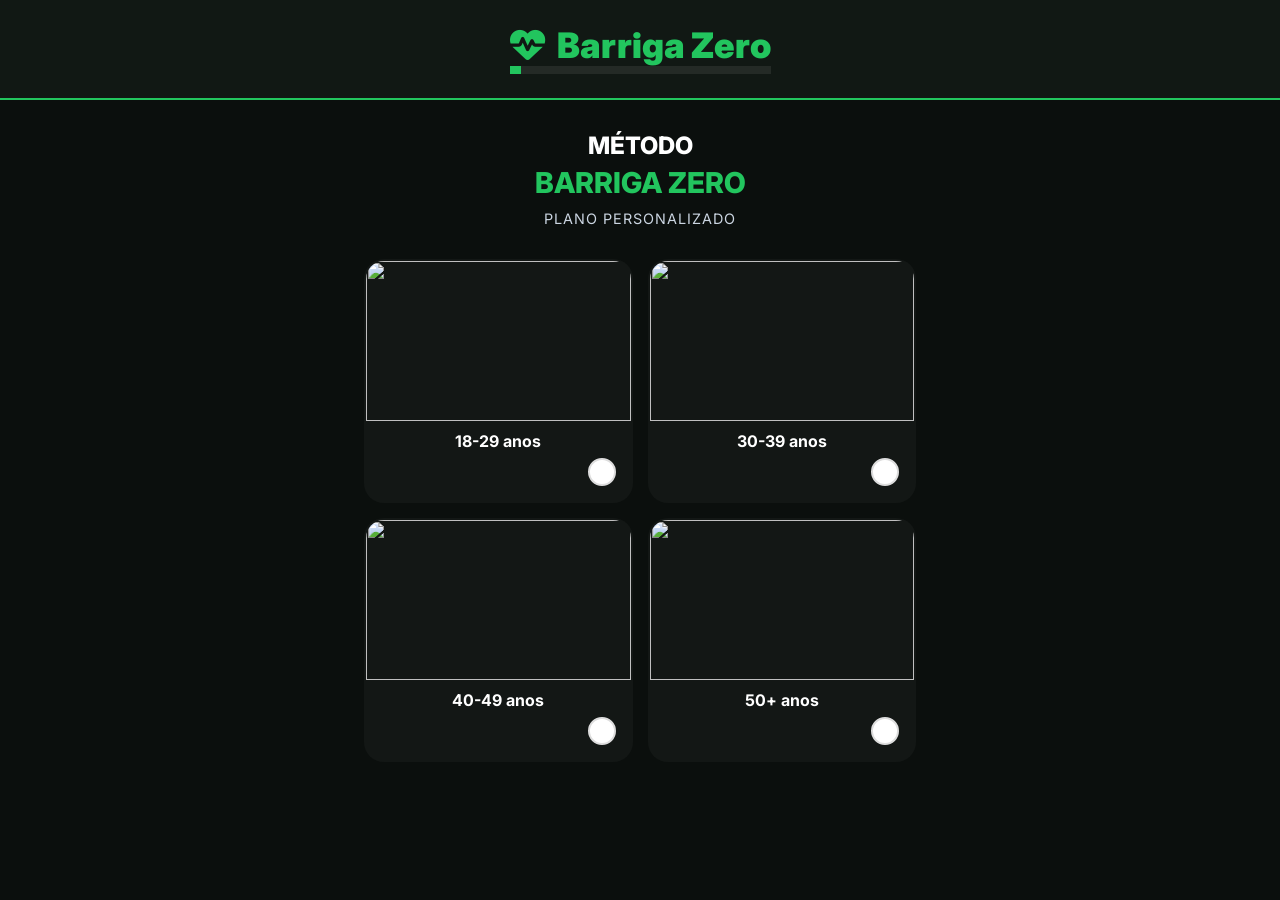
==== commit f06e39c9: "Add files via upload" ====
--- a/index.html
+++ b/index.html
@@ -31,24 +31,23 @@
             src="https://www.facebook.com/tr?id=794708607004793&ev=PageView&noscript=1" /></noscript>
     <!-- End Meta Pixel Code -->
     <!-- UTMify -->
-    <script src="https://cdn.utmify.com.br/scripts/utms/latest.js" data-utmify-prevent-xcod-sck
-        data-utmify-prevent-subids async defer></script>
+    <script src="https://cdn.utmify.com.br/scripts/utms/latest.js" data-utmify-prevent-xcod-sck=""
+        data-utmify-prevent-subids="" async="" defer=""></script>
 </head>
 
 <body>
 
     <header class="quiz-header">
-        <div class="logo-area">
-            <i class="fas fa-heartbeat"></i> <span>Barriga Zero</span>
-        </div>
-        <div class="step-indicator">
-            <span id="current-step">Passo 1</span> <span id="total-steps" style="opacity: 0.7;">de 23</span>
+        <div class="header-wrapper">
+            <div class="logo-area" style="margin: 0 auto; justify-content: center;">
+                <i class="fas fa-heartbeat"></i> <span>Barriga Zero</span>
+            </div>
+            <div class="progress-container">
+                <div class="progress-bar" id="progress-bar" style="width: 5%;"></div>
+            </div>
         </div>
     </header>
 
-    <div class="progress-container">
-        <div class="progress-bar" id="progress-bar" style="width: 5%;"></div>
-    </div>
 
     <main class="quiz-container">
         <div id="quiz-content" class="fade-in">
@@ -59,6 +58,159 @@
         </div>
     </main>
 
+    <!-- Sales Page Content (Hidden Initially) -->
+    <div id="sales-page" class="sales-container" style="display: none;">
+        <!-- Hero Section -->
+        <header class="hero-result">
+            <span class="result-badge">Análise Concluída em <span id="current-date"></span></span>
+            <h1 class="headline">Seu Protocolo Metabólico de 3 Fases Está Pronto</h1>
+            <p class="subheadline">Baseado nas suas respostas, descobrimos exatamente o que estava travando o seu
+                emagrecimento.</p>
+
+            <!-- VSL Placeholder -->
+            <div class="vsl-wrapper">
+                <i class="fas fa-play-circle" style="font-size: 5rem; color: #fff; cursor: pointer;"></i>
+                <!-- Embed Video Here Later -->
+            </div>
+
+            <p style="text-align: center; color: #94a3b8; font-size: 0.9rem;">
+                <i class="fas fa-volume-up"></i> Verifique se o som está ligado
+            </p>
+        </header>
+
+        <!-- Dynamic Diagnostic Card -->
+        <section class="diagnostic-card" style="margin: 20px;">
+            <div class="diagnostic-header">
+                <span class="diagnostic-tag">Diagnóstico Personalizado</span>
+                <i class="fas fa-fingerprint" style="color: var(--primary);"></i>
+            </div>
+            <div id="dynamic-profile" style="color: #fff; margin-bottom: 15px; font-size: 1.1rem;">
+                Carregando análise...
+            </div>
+            <div class="diagnostic-grid">
+                <div class="diag-item">
+                    <strong>Tipo Metabólico</strong>
+                    <span id="diag-gender">Feminino</span>
+                </div>
+                <div class="diag-item">
+                    <strong>Zona Alvo</strong>
+                    <span id="diag-zone">Corpo Inteiro</span>
+                </div>
+            </div>
+        </section>
+
+        <!-- Offer Section -->
+        <section id="offer" class="offer-box">
+            <!-- Timer Bar -->
+            <div class="timer-bar" id="timer-display"
+                style="position: absolute; top: 0; left: 0; width: 100%; border-radius: 20px 20px 0 0;">
+                15:00
+            </div>
+            <br><br>
+
+            <h2 class="section-title">O que você vai receber:</h2>
+            <img src="https://barrigazero.lovable.app/lovable-uploads/e8787820-20dc-42ce-95b6-7333ebc10928.png"
+                alt="App Interface Mockup" class="bundle-image">
+
+            <ul class="features-list">
+                <li class="feature-item"><i class="fas fa-check-circle"></i> <span><strong>Acesso Vitalício</strong> ao
+                        App
+                        Barriga Zero</span></li>
+                <li class="feature-item"><i class="fas fa-check-circle"></i> <span><strong>Cronograma de
+                            Treinos</strong>
+                        Personalizado</span></li>
+                <li class="feature-item"><i class="fas fa-check-circle"></i> <span><strong>Cardápio Alimentar</strong>
+                        (Sem
+                        passar fome)</span></li>
+                <li class="feature-item"><i class="fas fa-check-circle"></i> <span><strong>Bônus:</strong> Comunidade
+                        Vip</span></li>
+            </ul>
+
+            <!-- Order Bumps Removed for Clean Page -->
+
+            <div class="price-tag">
+                <div
+                    style="font-size: 1rem; color: #94a3b8; text-decoration: line-through; font-weight: 500; margin-bottom: 5px;">
+                    De R$ 197,00</div>
+                R$ 27,90
+                <span style="display: block; font-size: 0.8rem; color: #22c55e;">pagamento único</span>
+            </div>
+
+            <!-- Checkout Link (Kirvano) -->
+            <a href="https://pay.kirvano.com/8aed29af-b5d0-42fc-88e0-aba18c6cb6d8" class="btn-cta">
+                QUERO COMEÇAR AGORA
+                <small><i class="fas fa-lock"></i> Compra Segura e Garantida</small>
+            </a>
+
+            <div class="trust-seals">
+                <div class="seal-item"><i class="fas fa-shield-alt"></i> Garantia de 7 Dias</div>
+                <div class="seal-item"><i class="fas fa-lock"></i> Dados Criptografados</div>
+            </div>
+
+            <div style="text-align: center; margin-top: 2rem;">
+                <p style="font-size: 0.9rem; color: var(--primary); font-weight: 700;">
+                    <i class="fas fa-star"></i> Mais de 17.432 mulheres já transformaram seus corpos
+                </p>
+            </div>
+        </section>
+
+        <!-- Social Proof (Carousel) -->
+        <section class="testimonials-section">
+            <h2 class="section-title">Quem fez, aprovou:</h2>
+
+            <div class="testimonial-carousel">
+                <div class="carousel-track">
+                    <!-- Testimonial 1 -->
+                    <div class="testimonial-card">
+                        <img src="https://randomuser.me/api/portraits/women/44.jpg" alt="Foto de Cliente"
+                            class="user-avatar">
+                        <div class="user-info">
+                            <h4>Fernanda L.</h4>
+                            <div class="stars">
+                                <i class="fas fa-star"></i><i class="fas fa-star"></i><i class="fas fa-star"></i><i
+                                    class="fas fa-star"></i><i class="fas fa-star"></i>
+                            </div>
+                            <p class="user-quote">"Eu achava que não tinha tempo, mas os treinos de 15min salvaram minha
+                                vida. Já perdi 4kg!"</p>
+                        </div>
+                    </div>
+                    <!-- Testimonial 2 -->
+                    <div class="testimonial-card">
+                        <img src="https://randomuser.me/api/portraits/women/65.jpg" alt="Foto de Cliente"
+                            class="user-avatar">
+                        <div class="user-info">
+                            <h4>Camila R.</h4>
+                            <div class="stars">
+                                <i class="fas fa-star"></i><i class="fas fa-star"></i><i class="fas fa-star"></i><i
+                                    class="fas fa-star"></i><i class="fas fa-star"></i>
+                            </div>
+                            <p class="user-quote">"O cardápio é muito fácil de seguir. Não passo fome e me sinto muito
+                                mais leve."</p>
+                        </div>
+                    </div>
+                    <!-- Testimonial 3 -->
+                    <div class="testimonial-card">
+                        <img src="https://randomuser.me/api/portraits/women/22.jpg" alt="Foto de Cliente"
+                            class="user-avatar">
+                        <div class="user-info">
+                            <h4>Patrícia S.</h4>
+                            <div class="stars">
+                                <i class="fas fa-star"></i><i class="fas fa-star"></i><i class="fas fa-star"></i><i
+                                    class="fas fa-star"></i><i class="fas fa-star"></i>
+                            </div>
+                            <p class="user-quote">"Melhor investimento que fiz. O app é lindo e muito simples de usar."
+                            </p>
+                        </div>
+                    </div>
+                </div>
+            </div>
+        </section>
+
+        <footer style="text-align: center; padding: 20px; color: #666; font-size: 0.8rem;">
+            <p>&copy; 2026 App Barriga Zero. Todos os direitos reservados.</p>
+        </footer>
+    </div>
+
     <script src="js/script.js"></script>
 </body>
 
